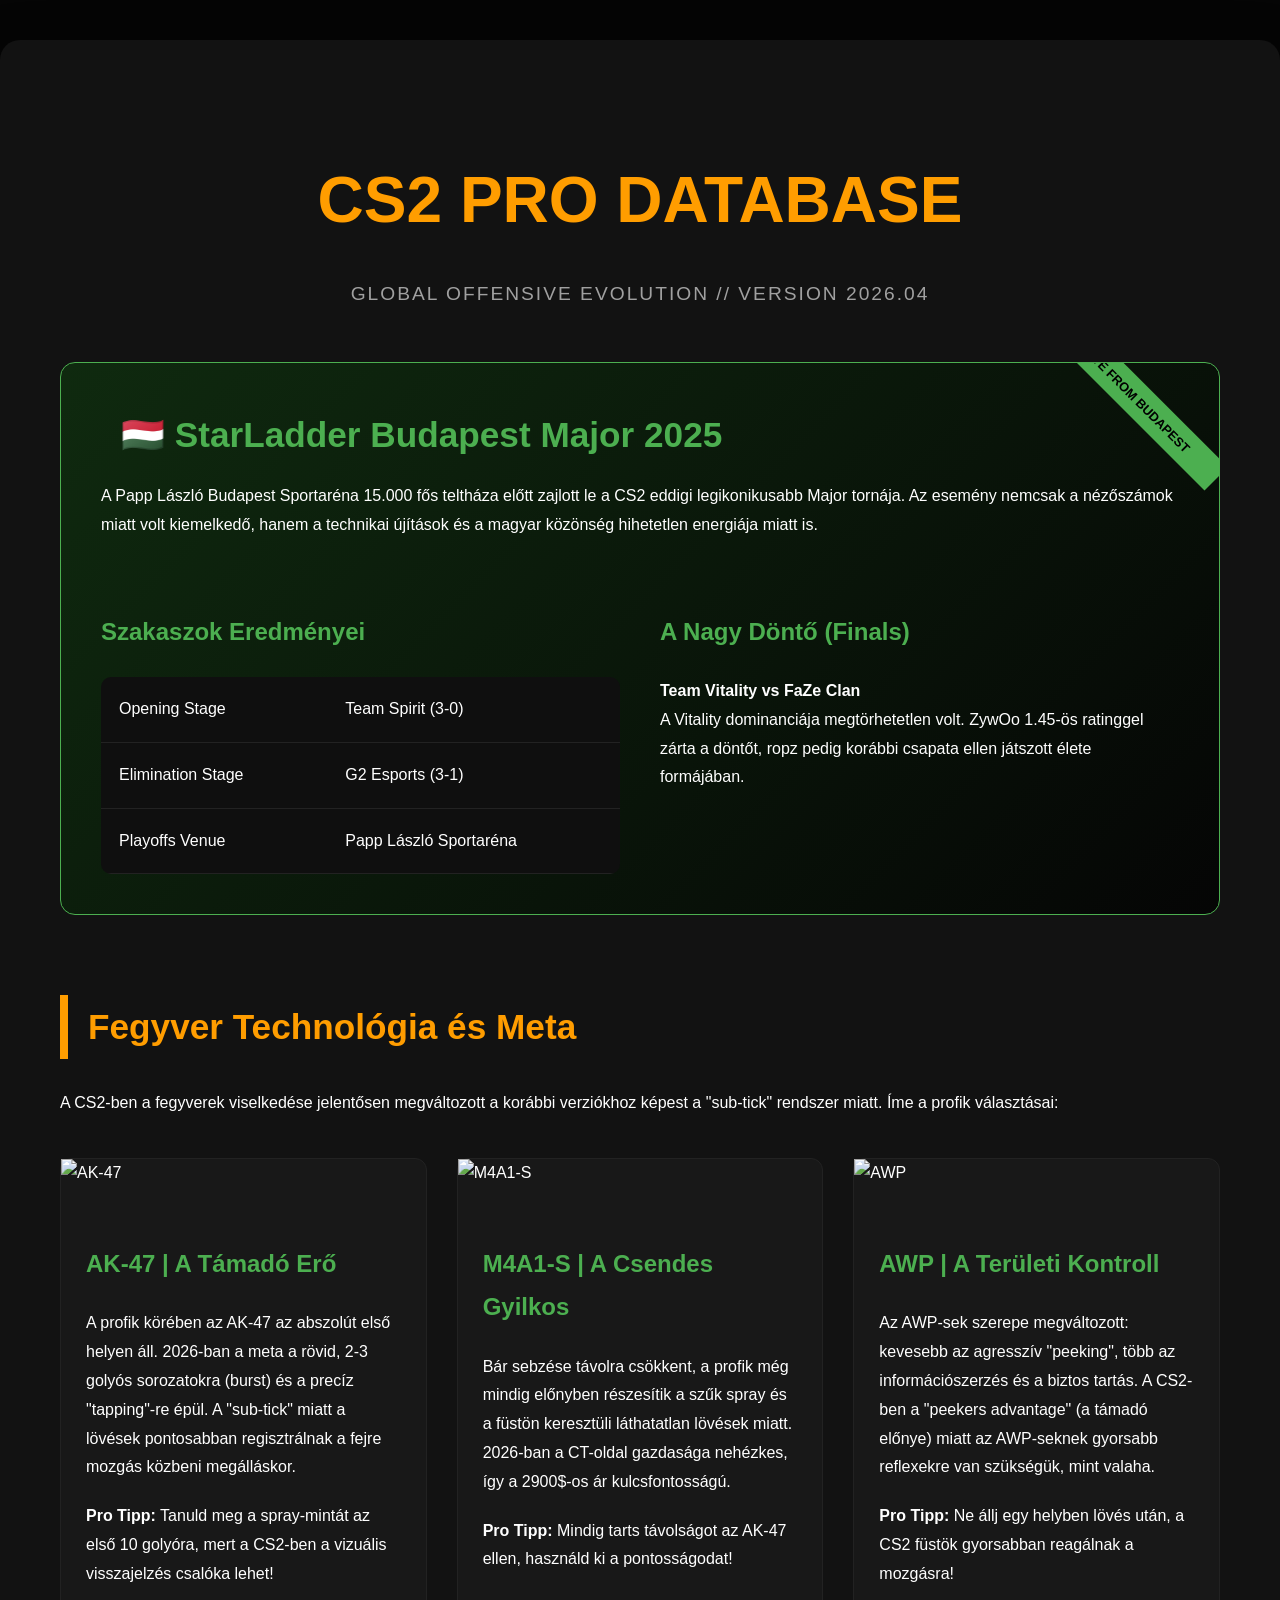
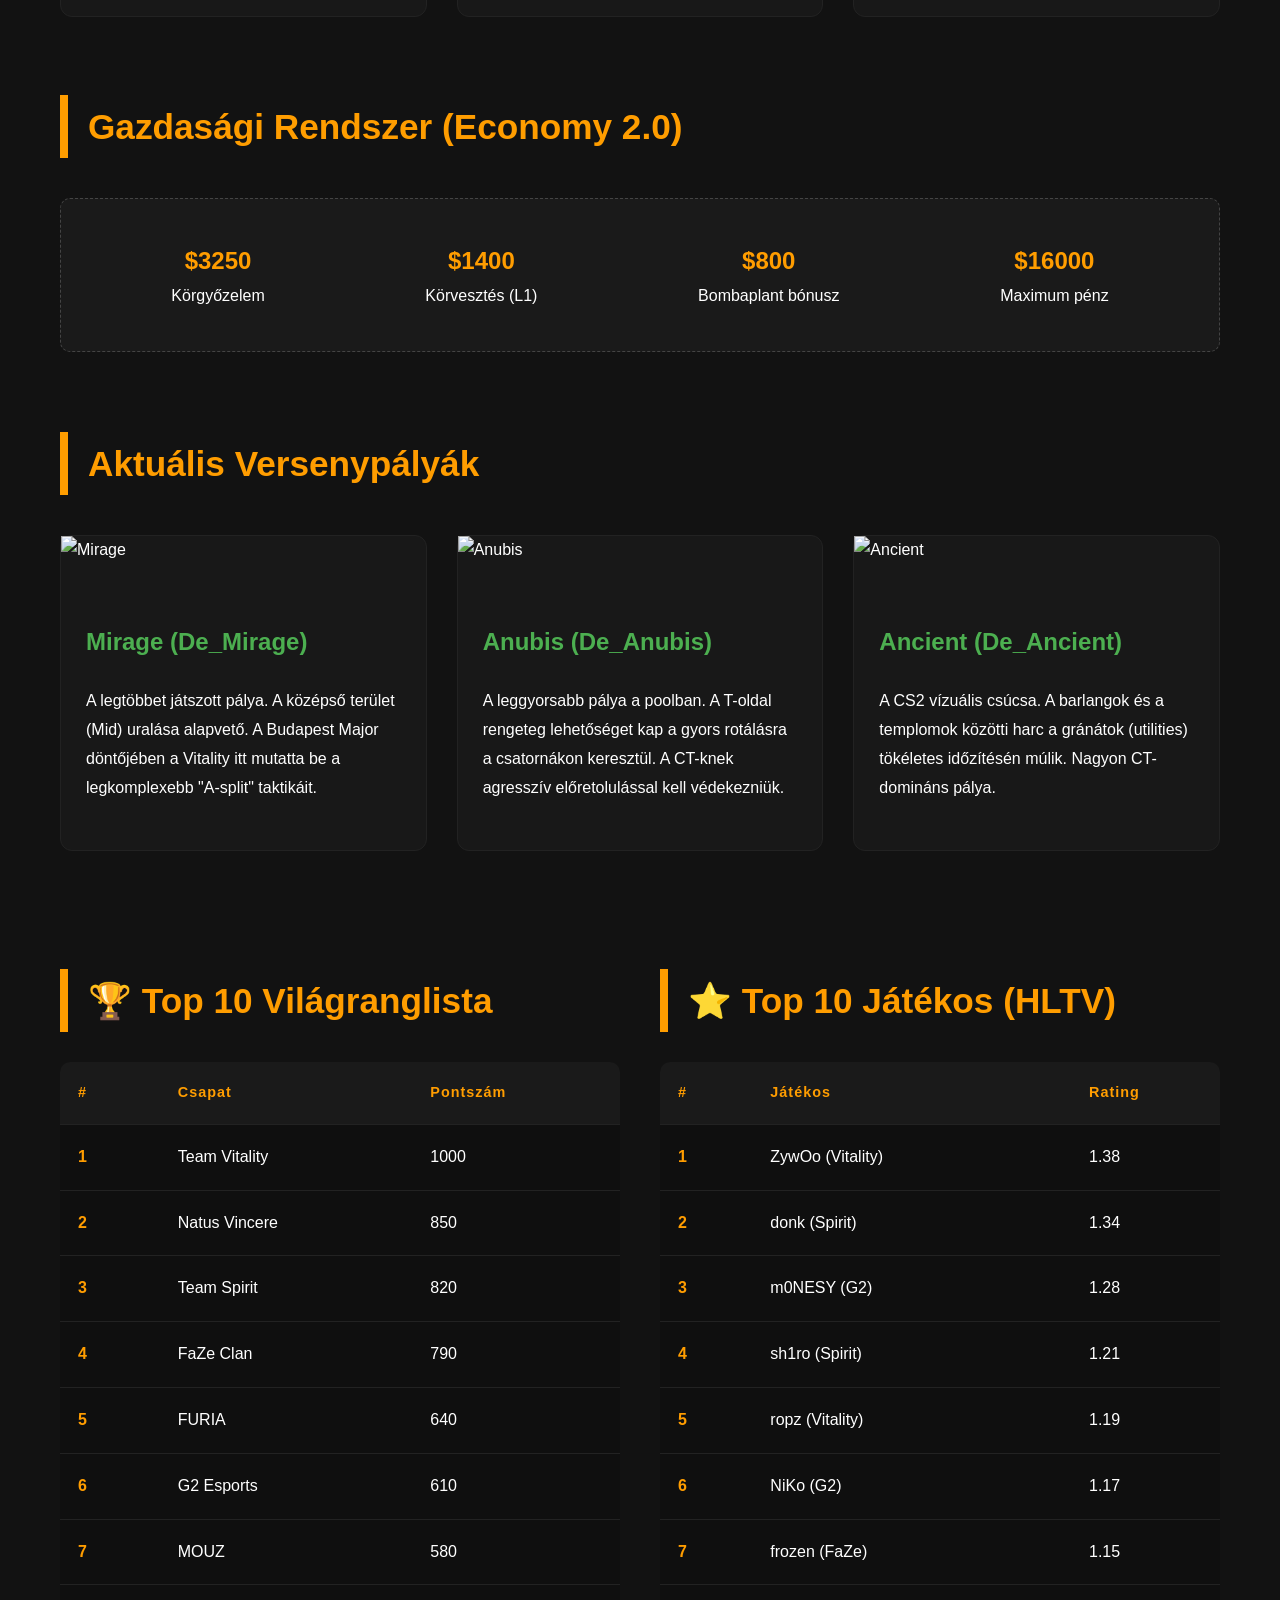
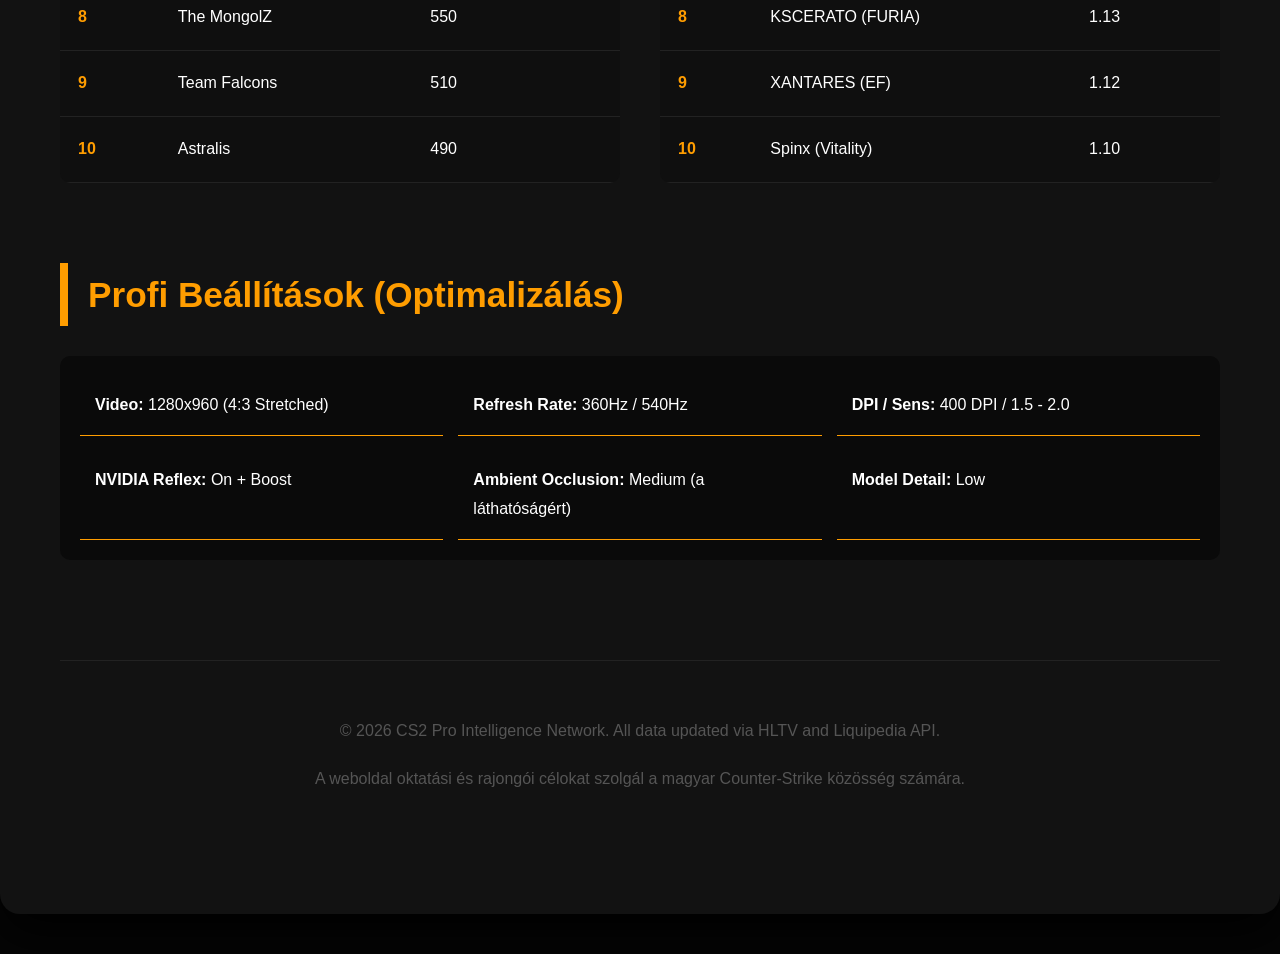
==== index2.html @ 4cb69a85 "idk" ====
<!DOCTYPE html>
<html lang="hu">
<head>
    <meta charset="UTF-8">
    <meta name="viewport" content="width=device-width, initial-scale=1.0">
    <title>CS2 Ultimate Pro Portal 2026</title>
    <style>
        /* PRÉMIUM SÖTÉT DESIGN */
        :root {
            --primary: #ff9d00;
            --secondary: #4CAF50;
            --bg-dark: #050505;
            --card-bg: #121212;
            --border: #222;
            --text-main: #ffffff;
            --text-dim: #a0a0a0;
        }

        body { 
            font-family: 'Inter', 'Segoe UI', sans-serif; 
            background-color: var(--bg-dark); 
            color: var(--text-main); 
            line-height: 1.8; 
            margin: 0; 
            padding: 0; 
        }

        .container { 
            max-width: 1200px; 
            margin: 40px auto; 
            background: var(--card-bg); 
            padding: 60px; 
            border-radius: 20px; 
            box-shadow: 0 20px 50px rgba(0,0,0,0.9); 
        }

        /* TYPOGRAPHY */
        h1 { font-size: 4em; color: var(--primary); text-align: center; margin-bottom: 10px; text-transform: uppercase; font-weight: 900; }
        .subtitle { text-align: center; color: var(--text-dim); margin-bottom: 50px; font-size: 1.2em; letter-spacing: 2px; }
        h2 { font-size: 2.2em; color: var(--primary); border-left: 8px solid var(--primary); padding-left: 20px; margin-top: 80px; margin-bottom: 30px; }
        h3 { color: var(--secondary); font-size: 1.5em; margin-top: 30px; }
        p { margin-bottom: 20px; }

        /* MAJOR MEGA SECTION */
        .major-hero {
            background: linear-gradient(135deg, #0f2a0f 0%, #050505 100%);
            border: 1px solid var(--secondary);
            padding: 40px;
            border-radius: 15px;
            position: relative;
            overflow: hidden;
        }
        .major-hero::before {
            content: "LIVE FROM BUDAPEST";
            position: absolute;
            top: 20px;
            right: -30px;
            background: var(--secondary);
            color: black;
            padding: 5px 40px;
            transform: rotate(45deg);
            font-weight: bold;
            font-size: 0.8em;
        }

        /* GRID SYSTEM */
        .grid { display: grid; grid-template-columns: repeat(auto-fit, minmax(350px, 1fr)); gap: 30px; margin: 40px 0; }
        .card { 
            background: #181818; 
            border-radius: 12px; 
            border: 1px solid var(--border); 
            transition: 0.3s cubic-bezier(0.4, 0, 0.2, 1);
            height: 100%;
        }
        .card:hover { transform: translateY(-10px); border-color: var(--primary); background: #1c1c1c; }
        .card img { width: 100%; height: 220px; object-fit: cover; filter: grayscale(20%); }
        .card:hover img { filter: grayscale(0%); }
        .card-content { padding: 25px; }

        /* ECONOMY SECTION */
        .economy-box {
            background: #1a1a1a;
            padding: 30px;
            border-radius: 10px;
            border: 1px dashed #444;
            display: flex;
            justify-content: space-around;
            flex-wrap: wrap;
            margin: 40px 0;
        }
        .econ-item { text-align: center; padding: 10px; }
        .econ-val { display: block; font-size: 1.5em; color: var(--primary); font-weight: bold; }

        /* TABLES */
        .flex-tables { display: flex; gap: 40px; flex-wrap: wrap; margin-top: 40px; }
        .table-container { flex: 1; min-width: 450px; }
        table { width: 100%; border-collapse: collapse; margin-top: 20px; background: #0f0f0f; border-radius: 10px; overflow: hidden; }
        th, td { padding: 18px; text-align: left; border-bottom: 1px solid #222; }
        th { background: #1a1a1a; color: var(--primary); font-size: 0.9em; letter-spacing: 1px; }
        tr:hover { background: #151515; }
        .highlight { color: var(--primary); font-weight: bold; }

        /* SETTINGS BOX */
        .settings-grid { display: grid; grid-template-columns: repeat(3, 1fr); gap: 15px; background: #0a0a0a; padding: 20px; border-radius: 10px; }
        .setting-card { padding: 15px; border-bottom: 1px solid var(--primary); }

        footer { text-align: center; margin-top: 100px; padding: 40px; border-top: 1px solid #222; color: #555; }

        @media (max-width: 768px) {
            h1 { font-size: 2.5em; }
            .container { padding: 20px; }
            .table-container { min-width: 100%; }
        }
    </style>
</head>
<body>

<div class="container">
    <h1>CS2 PRO DATABASE</h1>
    <p class="subtitle">GLOBAL OFFENSIVE EVOLUTION // VERSION 2026.04</p>

    <div class="major-hero">
        <h2 style="border:none; margin:0; color:var(--secondary);">🇭🇺 StarLadder Budapest Major 2025</h2>
        <p>A Papp László Budapest Sportaréna 15.000 fős teltháza előtt zajlott le a CS2 eddigi legikonikusabb Major tornája. Az esemény nemcsak a nézőszámok miatt volt kiemelkedő, hanem a technikai újítások és a magyar közönség hihetetlen energiája miatt is.</p>
        
        <div class="flex-tables">
            <div class="table-container">
                <h3>Szakaszok Eredményei</h3>
                <table>
                    <tr><td>Opening Stage</td><td>Team Spirit (3-0)</td></tr>
                    <tr><td>Elimination Stage</td><td>G2 Esports (3-1)</td></tr>
                    <tr><td>Playoffs Venue</td><td>Papp László Sportaréna</td></tr>
                </table>
            </div>
            <div class="table-container">
                <h3>A Nagy Döntő (Finals)</h3>
                <p><strong>Team Vitality vs FaZe Clan</strong><br>
                A Vitality dominanciája megtörhetetlen volt. ZywOo 1.45-ös ratinggel zárta a döntőt, ropz pedig korábbi csapata ellen játszott élete formájában.</p>
            </div>
        </div>
    </div>

    <h2>Fegyver Technológia és Meta</h2>
    <p>A CS2-ben a fegyverek viselkedése jelentősen megváltozott a korábbi verziókhoz képest a "sub-tick" rendszer miatt. Íme a profik választásai:</p>
    
    <div class="grid">
        <div class="card">
            <img src="https://egw.news/_next/image?url=https%3A%2F%2Fegw.news%2Fuploads%2Fnews%2F1%2F17%2F1720512068008_1720512068008.webp&w=750&q=75" alt="AK-47">
            <div class="card-content">
                <h3>AK-47 | A Támadó Erő</h3>
                <p>A profik körében az AK-47 az abszolút első helyen áll. 2026-ban a meta a rövid, 2-3 golyós sorozatokra (burst) és a precíz "tapping"-re épül. A "sub-tick" miatt a lövések pontosabban regisztrálnak a fejre mozgás közbeni megálláskor.</p>
                <strong>Pro Tipp:</strong> Tanuld meg a spray-mintát az első 10 golyóra, mert a CS2-ben a vizuális visszajelzés csalóka lehet!
            </div>
        </div>
        <div class="card">
            <img src="https://wiki.cs.money/images/weapons/m4a1-s/default.png" alt="M4A1-S">
            <div class="card-content">
                <h3>M4A1-S | A Csendes Gyilkos</h3>
                <p>Bár sebzése távolra csökkent, a profik még mindig előnyben részesítik a szűk spray és a füstön keresztüli láthatatlan lövések miatt. 2026-ban a CT-oldal gazdasága nehézkes, így a 2900$-os ár kulcsfontosságú.</p>
                <strong>Pro Tipp:</strong> Mindig tarts távolságot az AK-47 ellen, használd ki a pontosságodat!
            </div>
        </div>
        <div class="card">
            <img src="https://wiki.cs.money/images/weapons/awp/default.png" alt="AWP">
            <div class="card-content">
                <h3>AWP | A Területi Kontroll</h3>
                <p>Az AWP-sek szerepe megváltozott: kevesebb az agresszív "peeking", több az információszerzés és a biztos tartás. A CS2-ben a "peekers advantage" (a támadó előnye) miatt az AWP-seknek gyorsabb reflexekre van szükségük, mint valaha.</p>
                <strong>Pro Tipp:</strong> Ne állj egy helyben lövés után, a CS2 füstök gyorsabban reagálnak a mozgásra!
            </div>
        </div>
    </div>

    <h2>Gazdasági Rendszer (Economy 2.0)</h2>
    <div class="economy-box">
        <div class="econ-item"><span class="econ-val">$3250</span>Körgyőzelem</div>
        <div class="econ-item"><span class="econ-val">$1400</span>Körvesztés (L1)</div>
        <div class="econ-item"><span class="econ-val">$800</span>Bombaplant bónusz</div>
        <div class="econ-item"><span class="econ-val">$16000</span>Maximum pénz</div>
    </div>

    <h2>Aktuális Versenypályák</h2>
    <div class="grid">
        <div class="card">
            <img src="https://blog.counter-strike.net/wp-content/uploads/2023/03/mirage_social.jpg" alt="Mirage">
            <div class="card-content">
                <h3>Mirage (De_Mirage)</h3>
                <p>A legtöbbet játszott pálya. A középső terület (Mid) uralása alapvető. A Budapest Major döntőjében a Vitality itt mutatta be a legkomplexebb "A-split" taktikáit.</p>
            </div>
        </div>
        <div class="card">
            <img src="https://blog.counter-strike.net/wp-content/uploads/2023/03/anubis_social.jpg" alt="Anubis">
            <div class="card-content">
                <h3>Anubis (De_Anubis)</h3>
                <p>A leggyorsabb pálya a poolban. A T-oldal rengeteg lehetőséget kap a gyors rotálásra a csatornákon keresztül. A CT-knek agresszív előretolulással kell védekezniük.</p>
            </div>
        </div>
        <div class="card">
            <img src="https://blog.counter-strike.net/wp-content/uploads/2023/03/ancient_social.jpg" alt="Ancient">
            <div class="card-content">
                <h3>Ancient (De_Ancient)</h3>
                <p>A CS2 vízuális csúcsa. A barlangok és a templomok közötti harc a gránátok (utilities) tökéletes időzítésén múlik. Nagyon CT-domináns pálya.</p>
            </div>
        </div>
    </div>

    <div class="flex-tables">
        <div class="table-container">
            <h2>🏆 Top 10 Világranglista</h2>
            <table>
                <thead>
                    <tr><th>#</th><th>Csapat</th><th>Pontszám</th></tr>
                </thead>
                <tbody>
                    <tr><td class="highlight">1</td><td>Team Vitality</td><td>1000</td></tr>
                    <tr><td class="highlight">2</td><td>Natus Vincere</td><td>850</td></tr>
                    <tr><td class="highlight">3</td><td>Team Spirit</td><td>820</td></tr>
                    <tr><td class="highlight">4</td><td>FaZe Clan</td><td>790</td></tr>
                    <tr><td class="highlight">5</td><td>FURIA</td><td>640</td></tr>
                    <tr><td class="highlight">6</td><td>G2 Esports</td><td>610</td></tr>
                    <tr><td class="highlight">7</td><td>MOUZ</td><td>580</td></tr>
                    <tr><td class="highlight">8</td><td>The MongolZ</td><td>550</td></tr>
                    <tr><td class="highlight">9</td><td>Team Falcons</td><td>510</td></tr>
                    <tr><td class="highlight">10</td><td>Astralis</td><td>490</td></tr>
                </tbody>
            </table>
        </div>

        <div class="table-container">
            <h2>⭐ Top 10 Játékos (HLTV)</h2>
            <table>
                <thead>
                    <tr><th>#</th><th>Játékos</th><th>Rating</th></tr>
                </thead>
                <tbody>
                    <tr><td class="highlight">1</td><td>ZywOo (Vitality)</td><td>1.38</td></tr>
                    <tr><td class="highlight">2</td><td>donk (Spirit)</td><td>1.34</td></tr>
                    <tr><td class="highlight">3</td><td>m0NESY (G2)</td><td>1.28</td></tr>
                    <tr><td class="highlight">4</td><td>sh1ro (Spirit)</td><td>1.21</td></tr>
                    <tr><td class="highlight">5</td><td>ropz (Vitality)</td><td>1.19</td></tr>
                    <tr><td class="highlight">6</td><td>NiKo (G2)</td><td>1.17</td></tr>
                    <tr><td class="highlight">7</td><td>frozen (FaZe)</td><td>1.15</td></tr>
                    <tr><td class="highlight">8</td><td>KSCERATO (FURIA)</td><td>1.13</td></tr>
                    <tr><td class="highlight">9</td><td>XANTARES (EF)</td><td>1.12</td></tr>
                    <tr><td class="highlight">10</td><td>Spinx (Vitality)</td><td>1.10</td></tr>
                </tbody>
            </table>
        </div>
    </div>

    <h2>Profi Beállítások (Optimalizálás)</h2>
    <div class="settings-grid">
        <div class="setting-card">
            <strong>Video:</strong> 1280x960 (4:3 Stretched)
        </div>
        <div class="setting-card">
            <strong>Refresh Rate:</strong> 360Hz / 540Hz
        </div>
        <div class="setting-card">
            <strong>DPI / Sens:</strong> 400 DPI / 1.5 - 2.0
        </div>
        <div class="setting-card">
            <strong>NVIDIA Reflex:</strong> On + Boost
        </div>
        <div class="setting-card">
            <strong>Ambient Occlusion:</strong> Medium (a láthatóságért)
        </div>
        <div class="setting-card">
            <strong>Model Detail:</strong> Low
        </div>
    </div>

    <footer>
        <p>&copy; 2026 CS2 Pro Intelligence Network. All data updated via HLTV and Liquipedia API.</p>
        <p>A weboldal oktatási és rajongói célokat szolgál a magyar Counter-Strike közösség számára.</p>
    </footer>
</div>

</body>
</html>
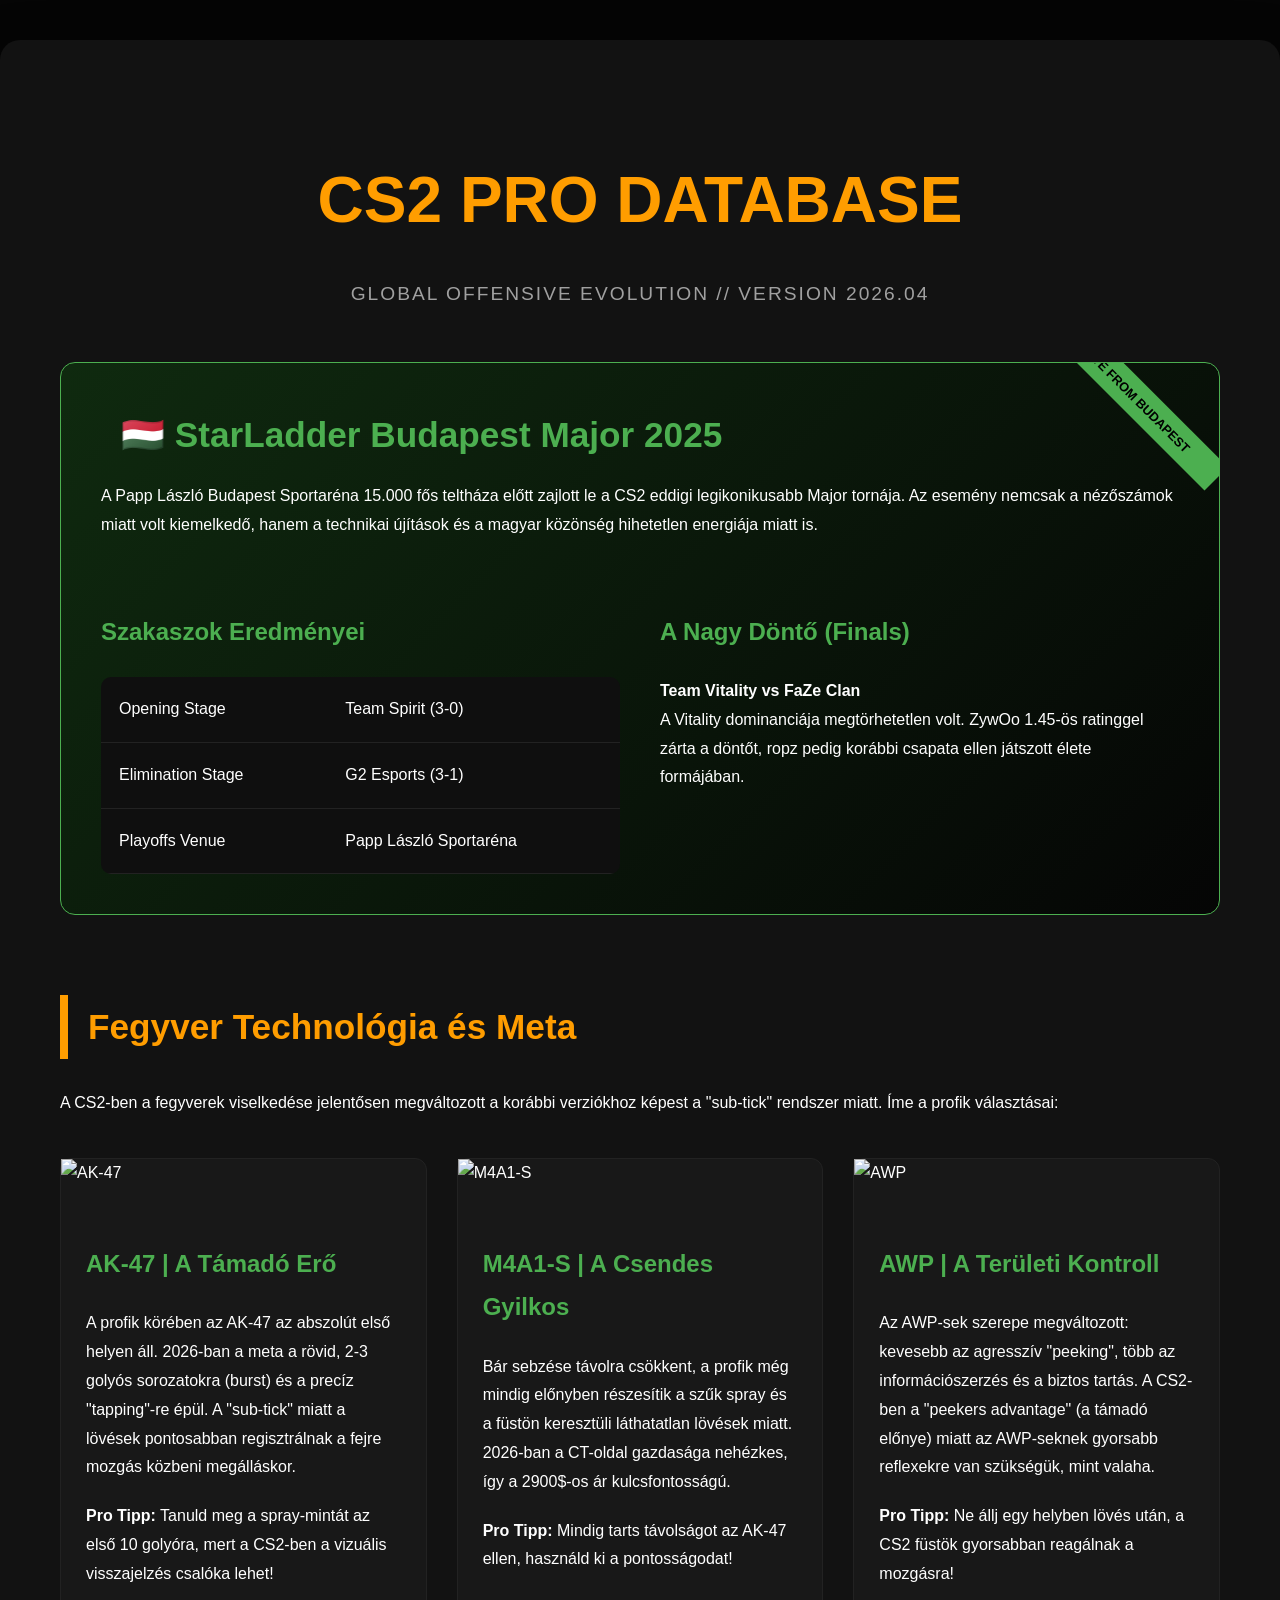
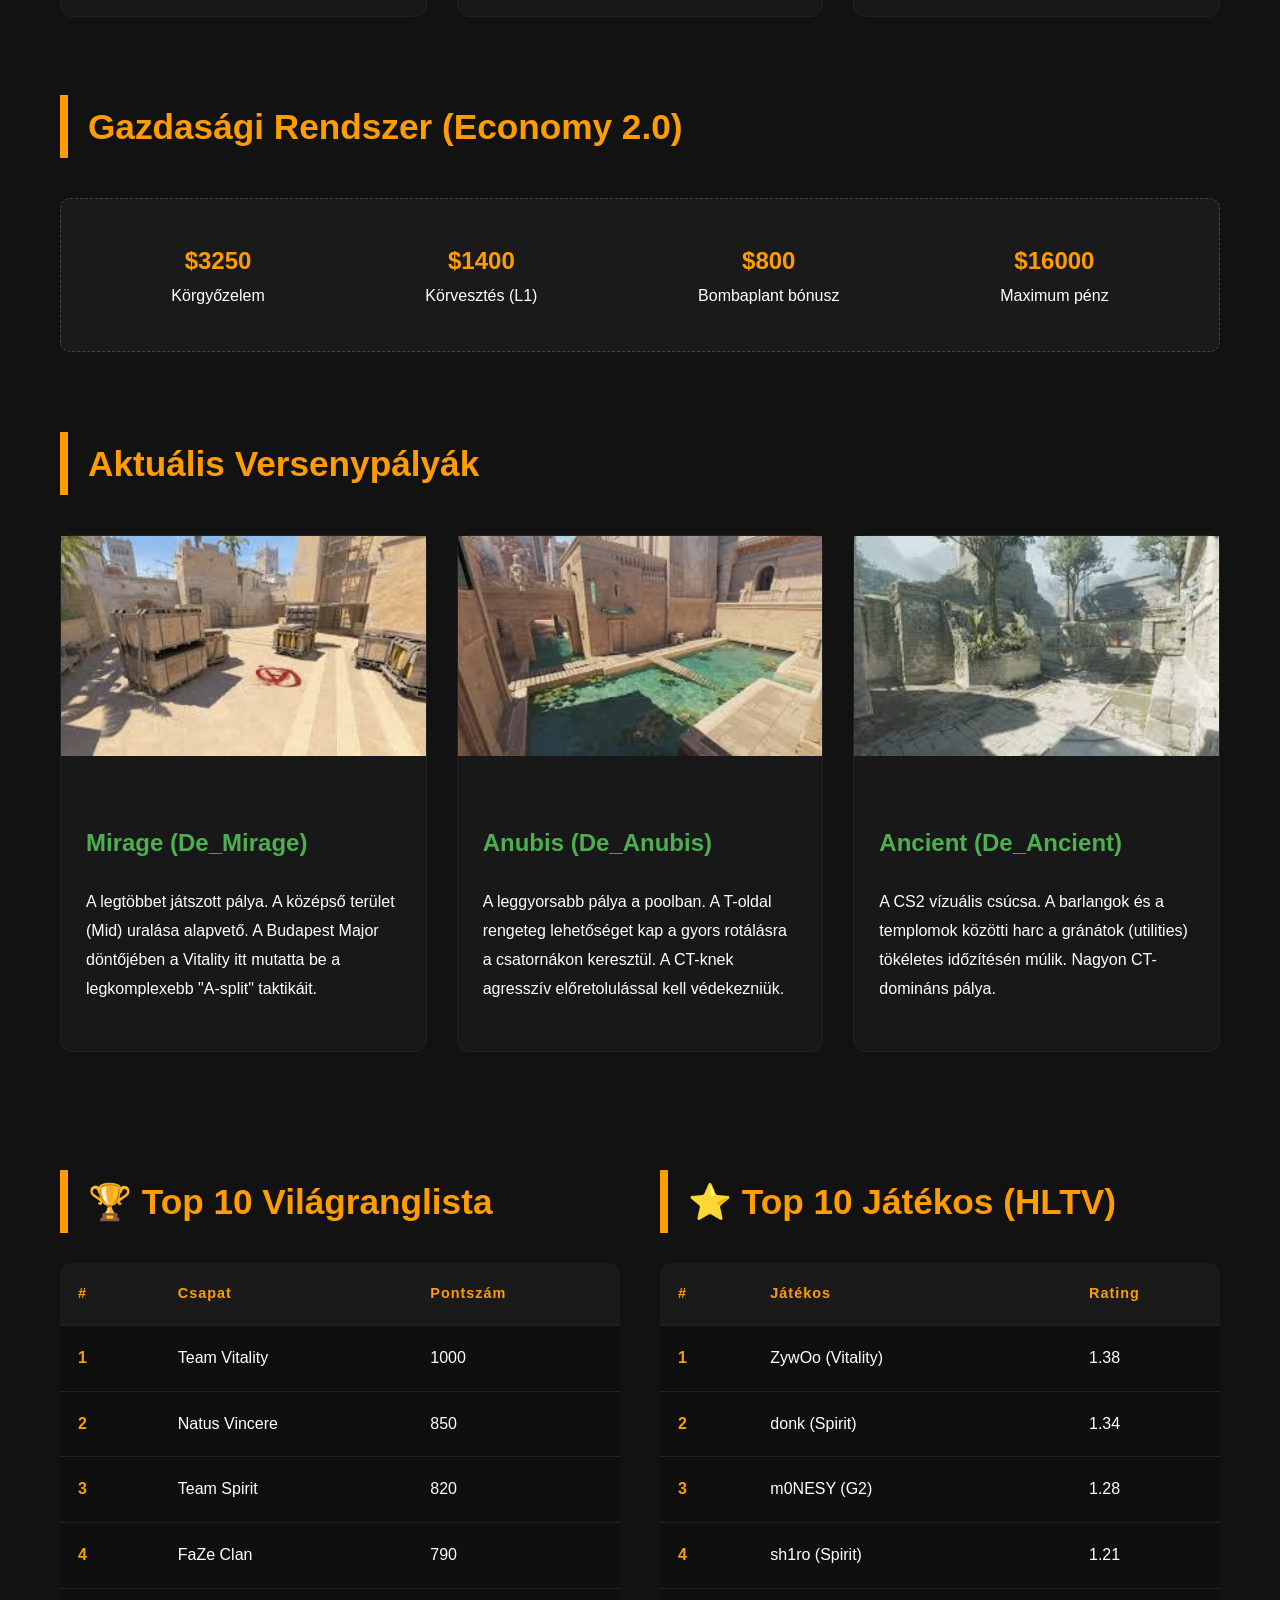
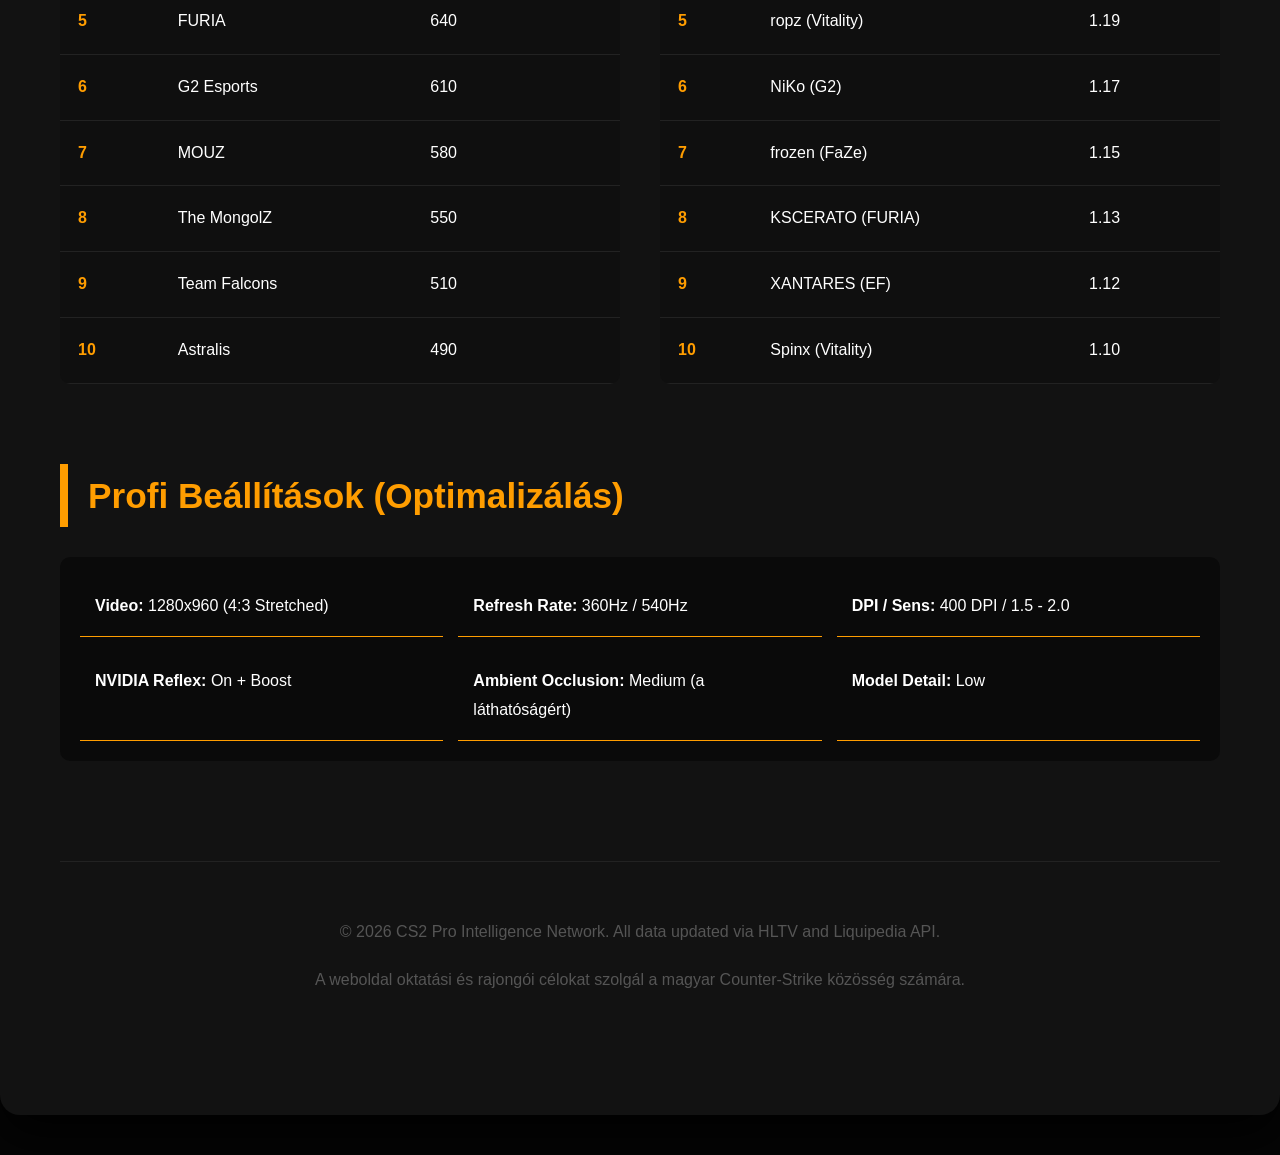
==== commit 8d18115d: "cooking" ====
--- a/index2.html
+++ b/index2.html
@@ -5,7 +5,7 @@
     <meta name="viewport" content="width=device-width, initial-scale=1.0">
     <title>CS2 Ultimate Pro Portal 2026</title>
     <style>
-        /* PRÉMIUM SÖTÉT DESIGN */
+        
         :root {
             --primary: #ff9d00;
             --secondary: #4CAF50;
@@ -34,14 +34,14 @@
             box-shadow: 0 20px 50px rgba(0,0,0,0.9); 
         }
 
-        /* TYPOGRAPHY */
+        
         h1 { font-size: 4em; color: var(--primary); text-align: center; margin-bottom: 10px; text-transform: uppercase; font-weight: 900; }
         .subtitle { text-align: center; color: var(--text-dim); margin-bottom: 50px; font-size: 1.2em; letter-spacing: 2px; }
         h2 { font-size: 2.2em; color: var(--primary); border-left: 8px solid var(--primary); padding-left: 20px; margin-top: 80px; margin-bottom: 30px; }
         h3 { color: var(--secondary); font-size: 1.5em; margin-top: 30px; }
         p { margin-bottom: 20px; }
 
-        /* MAJOR MEGA SECTION */
+       
         .major-hero {
             background: linear-gradient(135deg, #0f2a0f 0%, #050505 100%);
             border: 1px solid var(--secondary);
@@ -63,7 +63,7 @@
             font-size: 0.8em;
         }
 
-        /* GRID SYSTEM */
+       
         .grid { display: grid; grid-template-columns: repeat(auto-fit, minmax(350px, 1fr)); gap: 30px; margin: 40px 0; }
         .card { 
             background: #181818; 
@@ -77,7 +77,7 @@
         .card:hover img { filter: grayscale(0%); }
         .card-content { padding: 25px; }
 
-        /* ECONOMY SECTION */
+       
         .economy-box {
             background: #1a1a1a;
             padding: 30px;
@@ -91,7 +91,7 @@
         .econ-item { text-align: center; padding: 10px; }
         .econ-val { display: block; font-size: 1.5em; color: var(--primary); font-weight: bold; }
 
-        /* TABLES */
+        
         .flex-tables { display: flex; gap: 40px; flex-wrap: wrap; margin-top: 40px; }
         .table-container { flex: 1; min-width: 450px; }
         table { width: 100%; border-collapse: collapse; margin-top: 20px; background: #0f0f0f; border-radius: 10px; overflow: hidden; }
@@ -100,7 +100,7 @@
         tr:hover { background: #151515; }
         .highlight { color: var(--primary); font-weight: bold; }
 
-        /* SETTINGS BOX */
+       
         .settings-grid { display: grid; grid-template-columns: repeat(3, 1fr); gap: 15px; background: #0a0a0a; padding: 20px; border-radius: 10px; }
         .setting-card { padding: 15px; border-bottom: 1px solid var(--primary); }
 
@@ -145,7 +145,7 @@
     
     <div class="grid">
         <div class="card">
-            <img src="https://egw.news/_next/image?url=https%3A%2F%2Fegw.news%2Fuploads%2Fnews%2F1%2F17%2F1720512068008_1720512068008.webp&w=750&q=75" alt="AK-47">
+            <img src="https://media.sketchfab.com/models/f61d46a3eee048999306017d8dd476b6/thumbnails/de62d47555c64181a16096223c93d936/d0a347d418e449349a25f8fea7318da6.jpeg" alt="AK-47">
             <div class="card-content">
                 <h3>AK-47 | A Támadó Erő</h3>
                 <p>A profik körében az AK-47 az abszolút első helyen áll. 2026-ban a meta a rövid, 2-3 golyós sorozatokra (burst) és a precíz "tapping"-re épül. A "sub-tick" miatt a lövések pontosabban regisztrálnak a fejre mozgás közbeni megálláskor.</p>
@@ -153,7 +153,7 @@
             </div>
         </div>
         <div class="card">
-            <img src="https://wiki.cs.money/images/weapons/m4a1-s/default.png" alt="M4A1-S">
+            <img src="https://media.sketchfab.com/models/c2649f07783b4f979cda0e7773263380/thumbnails/367fa64cd8dc4323a168134f6a7f621c/52a8ac23f96b405d819751204887523c.jpeg" alt="M4A1-S">
             <div class="card-content">
                 <h3>M4A1-S | A Csendes Gyilkos</h3>
                 <p>Bár sebzése távolra csökkent, a profik még mindig előnyben részesítik a szűk spray és a füstön keresztüli láthatatlan lövések miatt. 2026-ban a CT-oldal gazdasága nehézkes, így a 2900$-os ár kulcsfontosságú.</p>
@@ -161,7 +161,7 @@
             </div>
         </div>
         <div class="card">
-            <img src="https://wiki.cs.money/images/weapons/awp/default.png" alt="AWP">
+            <img src="https://media.sketchfab.com/models/5709ec5d66ed4061a9e1eb4d906c9729/thumbnails/8f7b4d94432946d79323837dc85d72a0/d6721467eab346da900f9bae7043e9c4.jpeg" alt="AWP">
             <div class="card-content">
                 <h3>AWP | A Területi Kontroll</h3>
                 <p>Az AWP-sek szerepe megváltozott: kevesebb az agresszív "peeking", több az információszerzés és a biztos tartás. A CS2-ben a "peekers advantage" (a támadó előnye) miatt az AWP-seknek gyorsabb reflexekre van szükségük, mint valaha.</p>
@@ -181,21 +181,21 @@
     <h2>Aktuális Versenypályák</h2>
     <div class="grid">
         <div class="card">
-            <img src="https://blog.counter-strike.net/wp-content/uploads/2023/03/mirage_social.jpg" alt="Mirage">
+            <img src="[data-uri]" alt="Mirage">
             <div class="card-content">
                 <h3>Mirage (De_Mirage)</h3>
                 <p>A legtöbbet játszott pálya. A középső terület (Mid) uralása alapvető. A Budapest Major döntőjében a Vitality itt mutatta be a legkomplexebb "A-split" taktikáit.</p>
             </div>
         </div>
         <div class="card">
-            <img src="https://blog.counter-strike.net/wp-content/uploads/2023/03/anubis_social.jpg" alt="Anubis">
+            <img src="[data-uri]" alt="Anubis">
             <div class="card-content">
                 <h3>Anubis (De_Anubis)</h3>
                 <p>A leggyorsabb pálya a poolban. A T-oldal rengeteg lehetőséget kap a gyors rotálásra a csatornákon keresztül. A CT-knek agresszív előretolulással kell védekezniük.</p>
             </div>
         </div>
         <div class="card">
-            <img src="https://blog.counter-strike.net/wp-content/uploads/2023/03/ancient_social.jpg" alt="Ancient">
+            <img src="[data-uri]" alt="Ancient">
             <div class="card-content">
                 <h3>Ancient (De_Ancient)</h3>
                 <p>A CS2 vízuális csúcsa. A barlangok és a templomok közötti harc a gránátok (utilities) tökéletes időzítésén múlik. Nagyon CT-domináns pálya.</p>
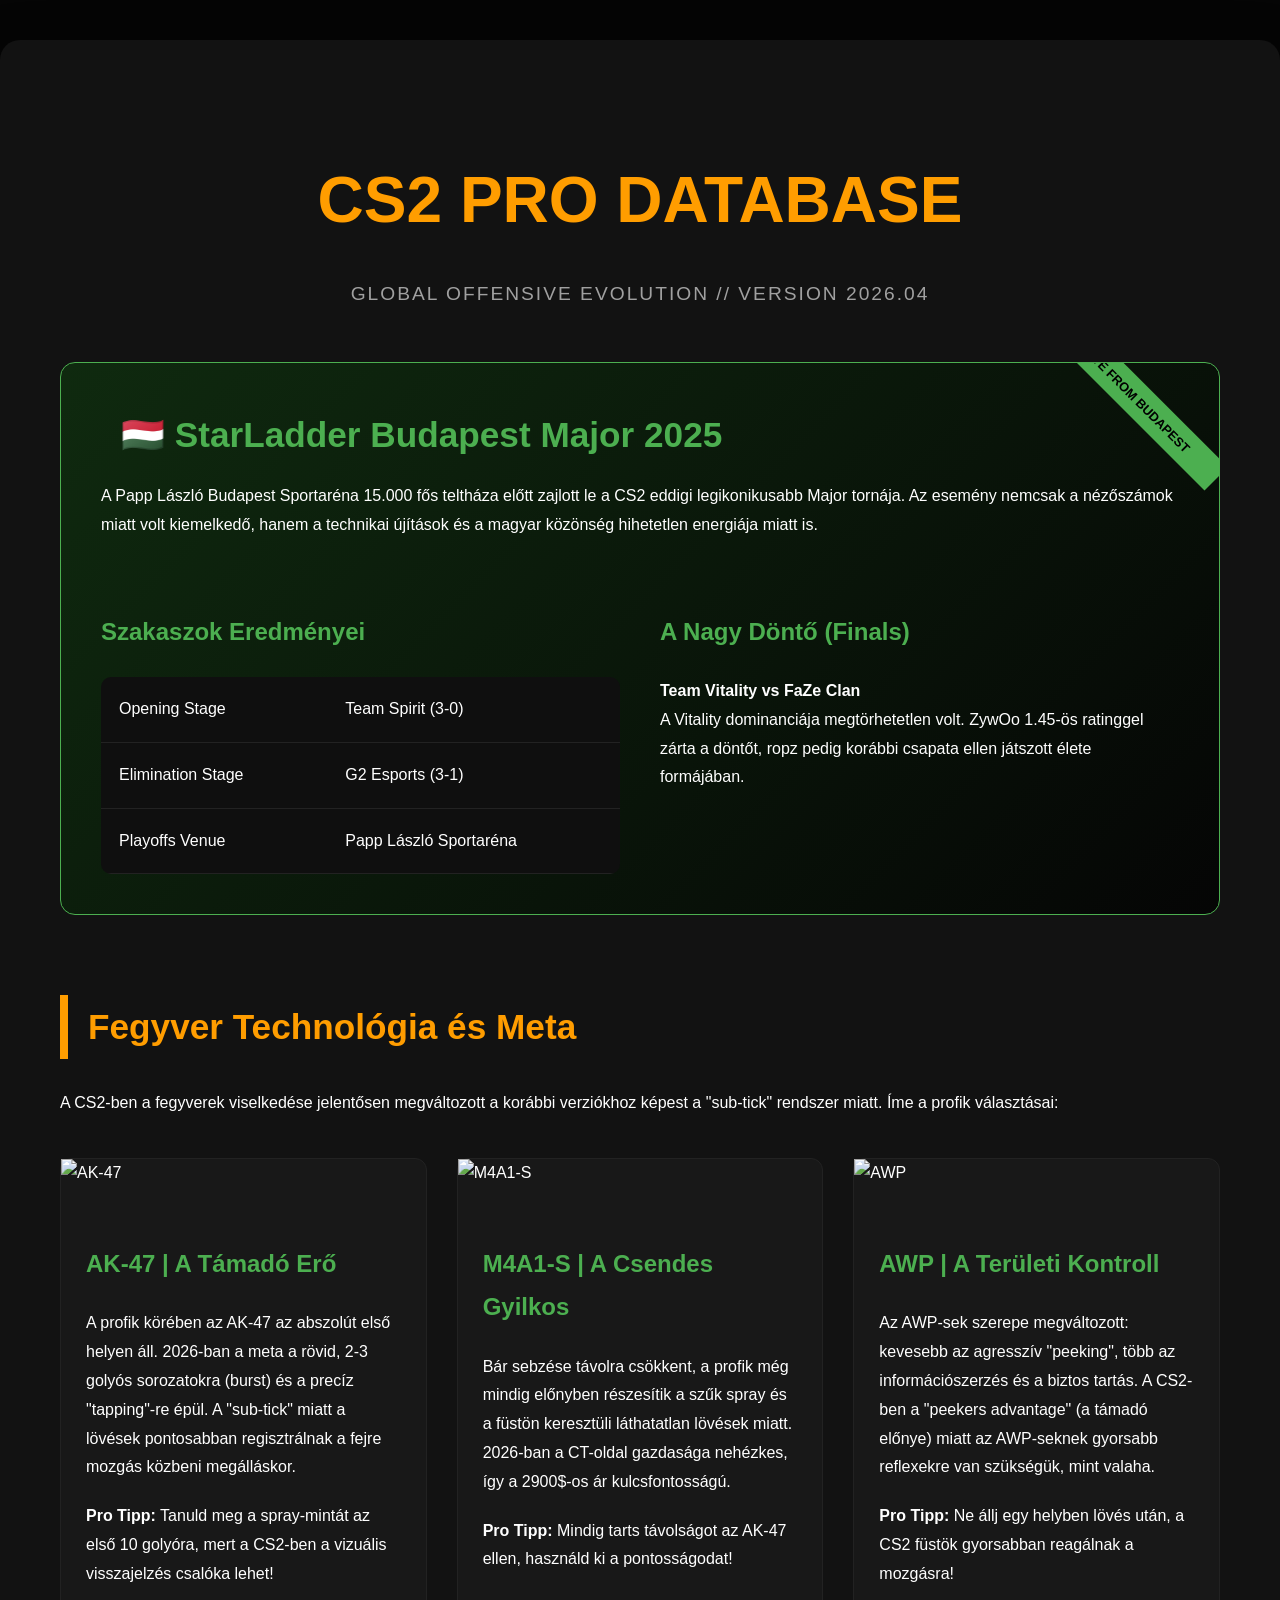
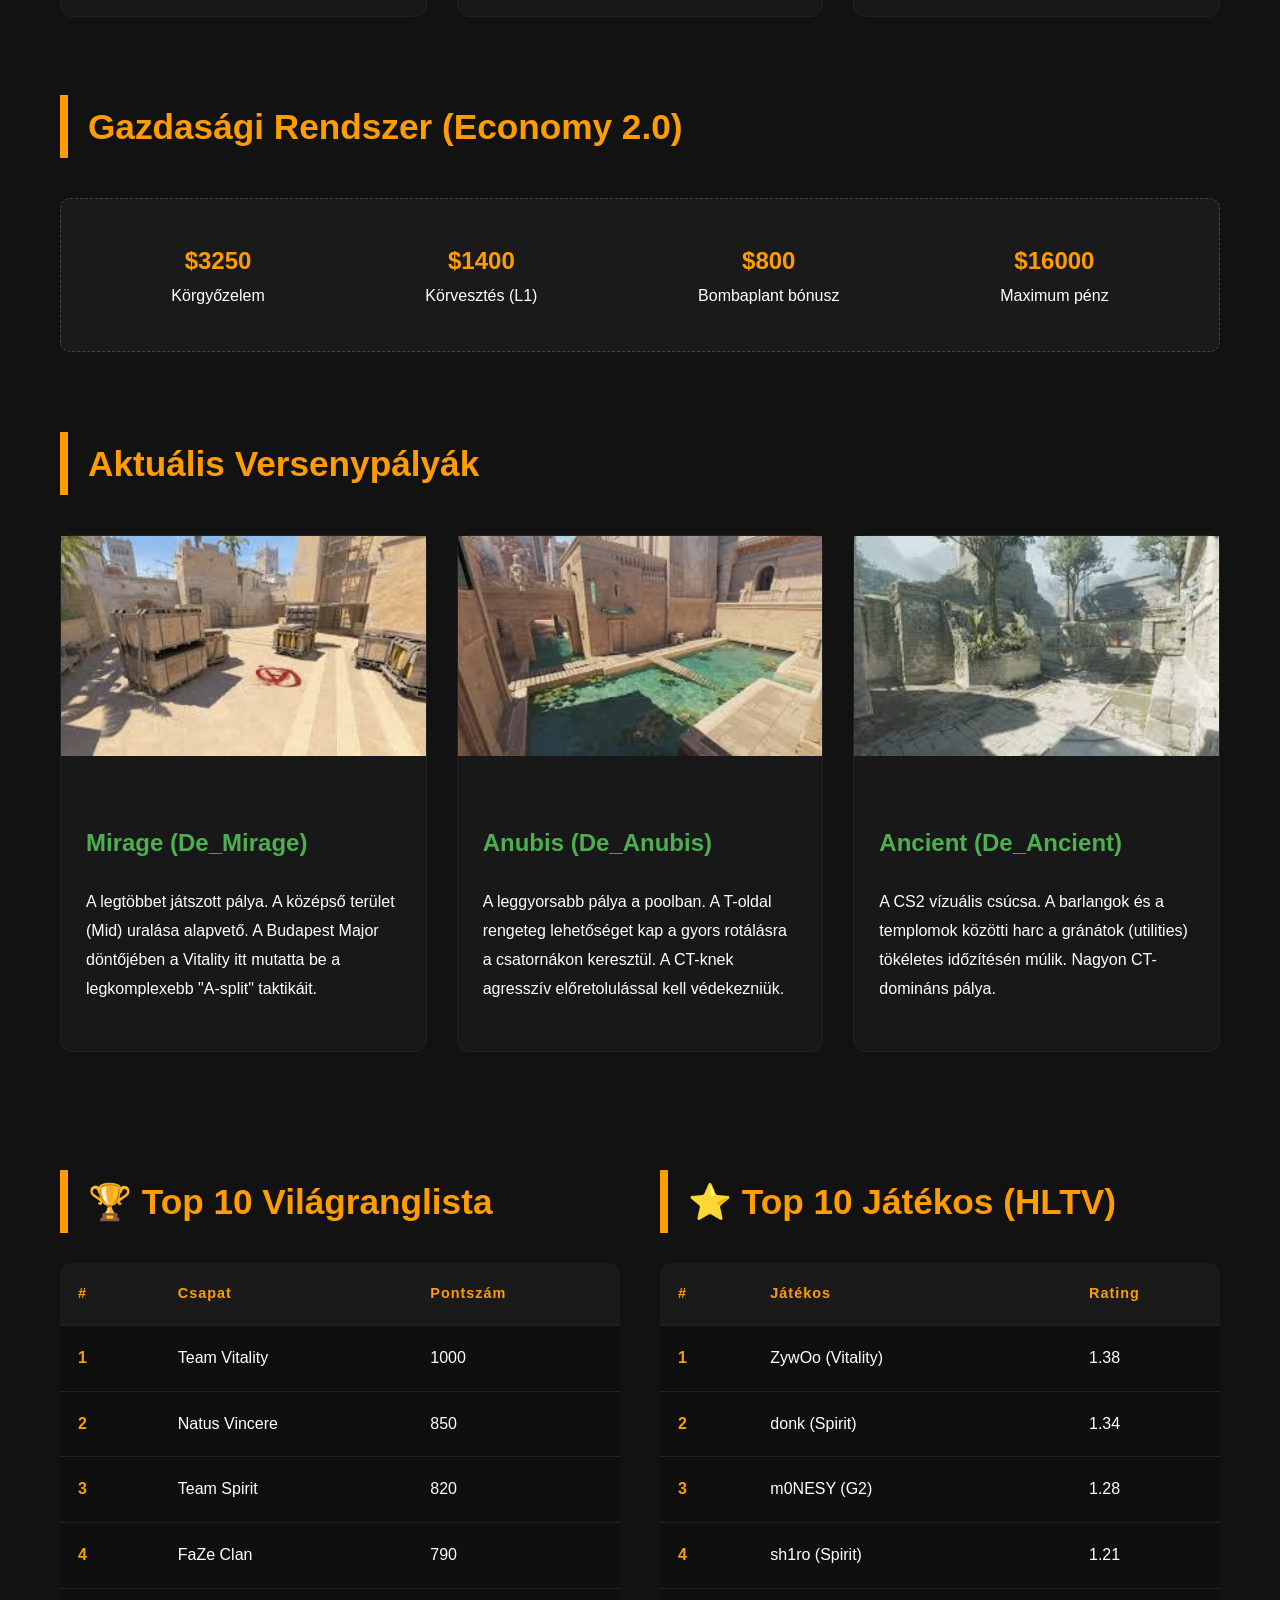
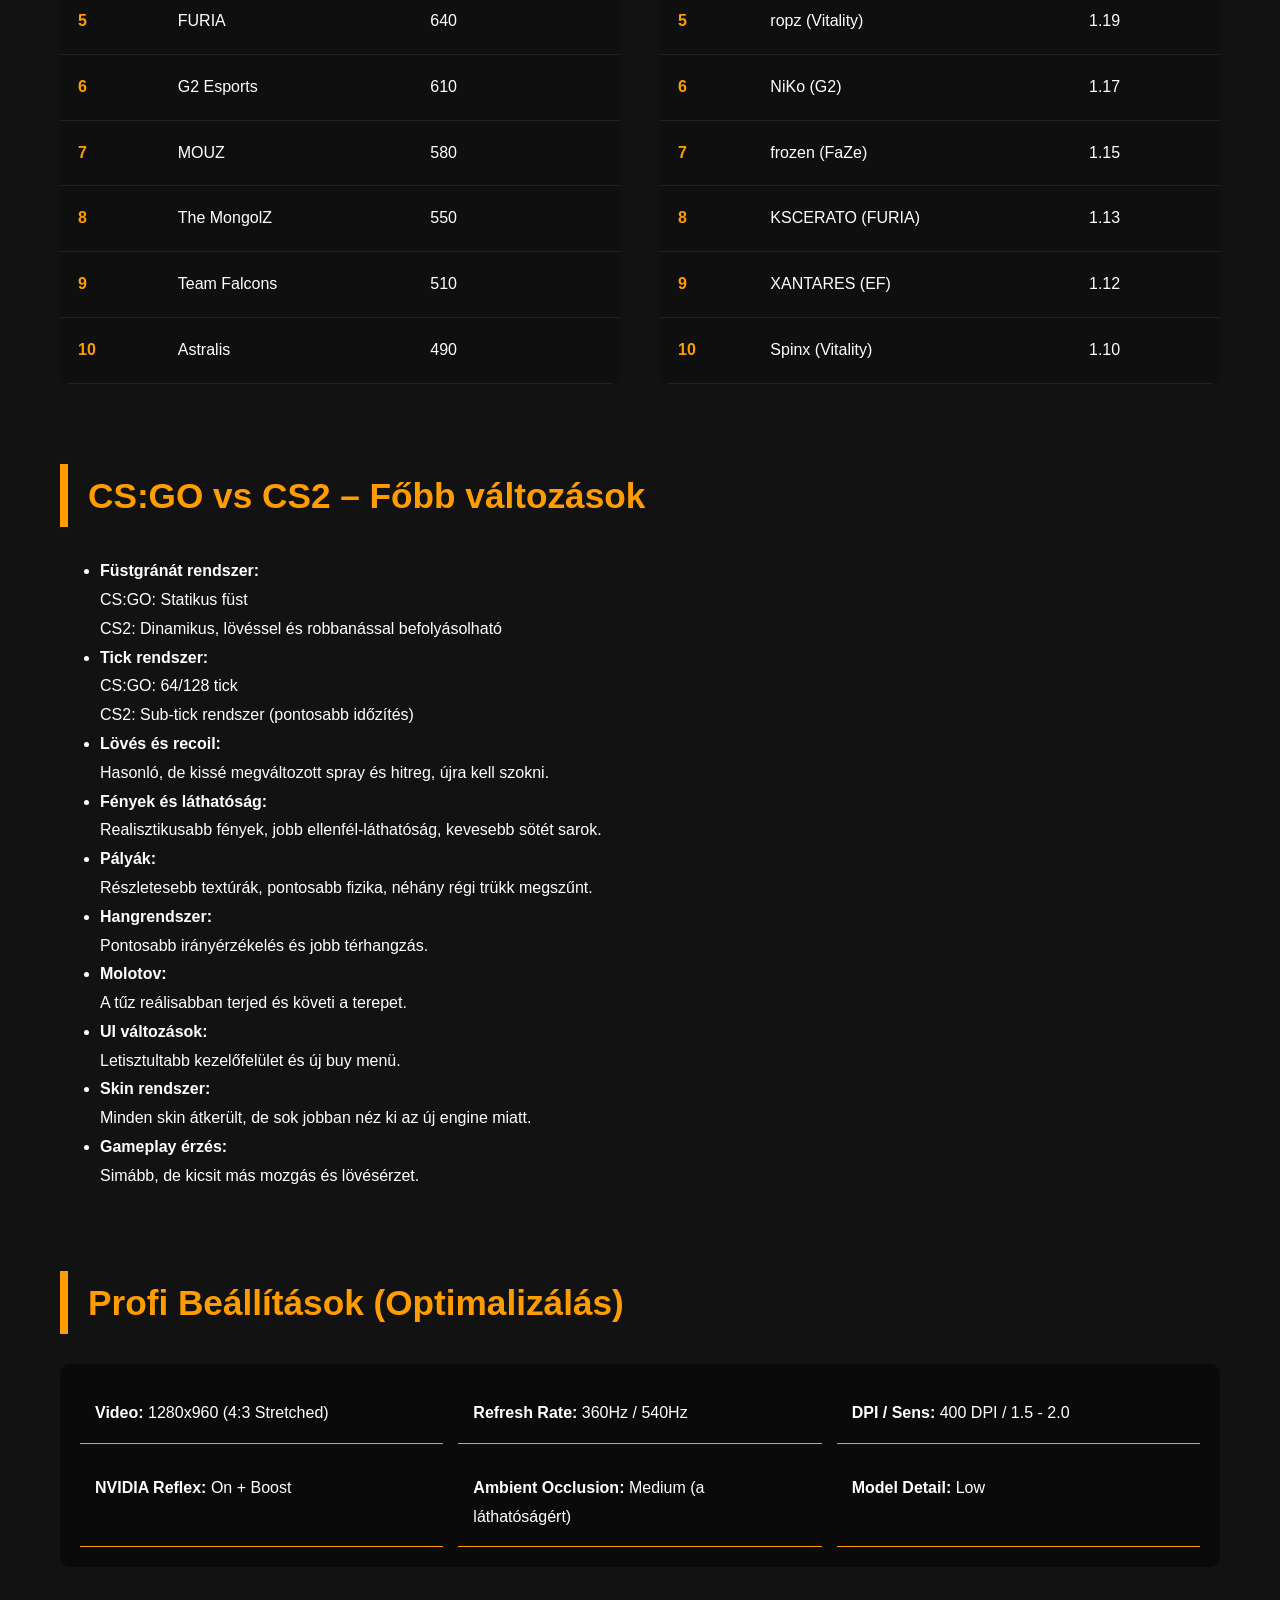
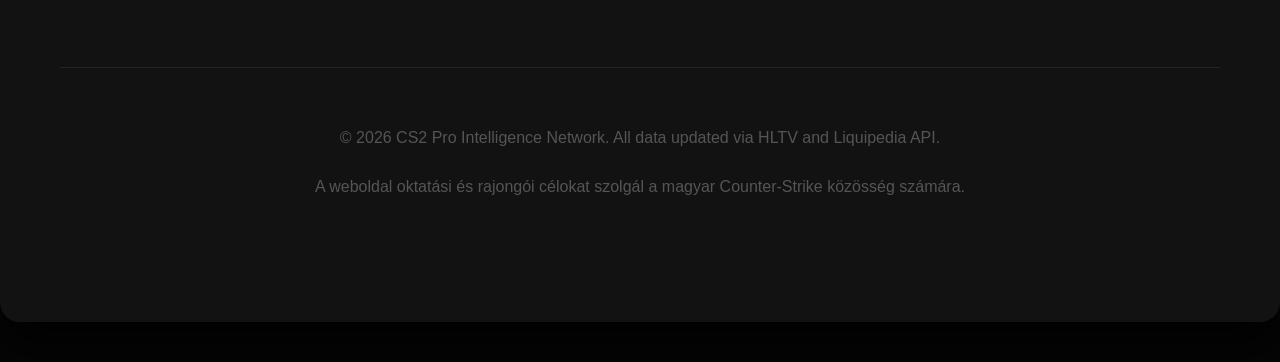
==== commit 247d7241: "cooking2" ====
--- a/index2.html
+++ b/index2.html
@@ -247,6 +247,66 @@
         </div>
     </div>
 
+    
+<div class="section">
+    <h2>CS:GO vs CS2 – Főbb változások</h2>
+
+    <ul>
+        <li>
+            <strong>Füstgránát rendszer:</strong><br>
+            CS:GO: Statikus füst<br>
+            CS2: Dinamikus, lövéssel és robbanással befolyásolható
+        </li>
+
+        <li>
+            <strong>Tick rendszer:</strong><br>
+            CS:GO: 64/128 tick<br>
+            CS2: Sub-tick rendszer (pontosabb időzítés)
+        </li>
+
+        <li>
+            <strong>Lövés és recoil:</strong><br>
+            Hasonló, de kissé megváltozott spray és hitreg, újra kell szokni.
+        </li>
+
+        <li>
+            <strong>Fények és láthatóság:</strong><br>
+            Realisztikusabb fények, jobb ellenfél-láthatóság, kevesebb sötét sarok.
+        </li>
+
+        <li>
+            <strong>Pályák:</strong><br>
+            Részletesebb textúrák, pontosabb fizika, néhány régi trükk megszűnt.
+        </li>
+
+        <li>
+            <strong>Hangrendszer:</strong><br>
+            Pontosabb irányérzékelés és jobb térhangzás.
+        </li>
+
+        <li>
+            <strong>Molotov:</strong><br>
+            A tűz reálisabban terjed és követi a terepet.
+        </li>
+
+        <li>
+            <strong>UI változások:</strong><br>
+            Letisztultabb kezelőfelület és új buy menü.
+        </li>
+
+        <li>
+            <strong>Skin rendszer:</strong><br>
+            Minden skin átkerült, de sok jobban néz ki az új engine miatt.
+        </li>
+
+        <li>
+            <strong>Gameplay érzés:</strong><br>
+            Simább, de kicsit más mozgás és lövésérzet.
+        </li>
+    </ul>
+</div>
+
+
     <h2>Profi Beállítások (Optimalizálás)</h2>
     <div class="settings-grid">
         <div class="setting-card">
@@ -275,5 +335,7 @@
     </footer>
 </div>
 
+
+
 </body>
 </html>
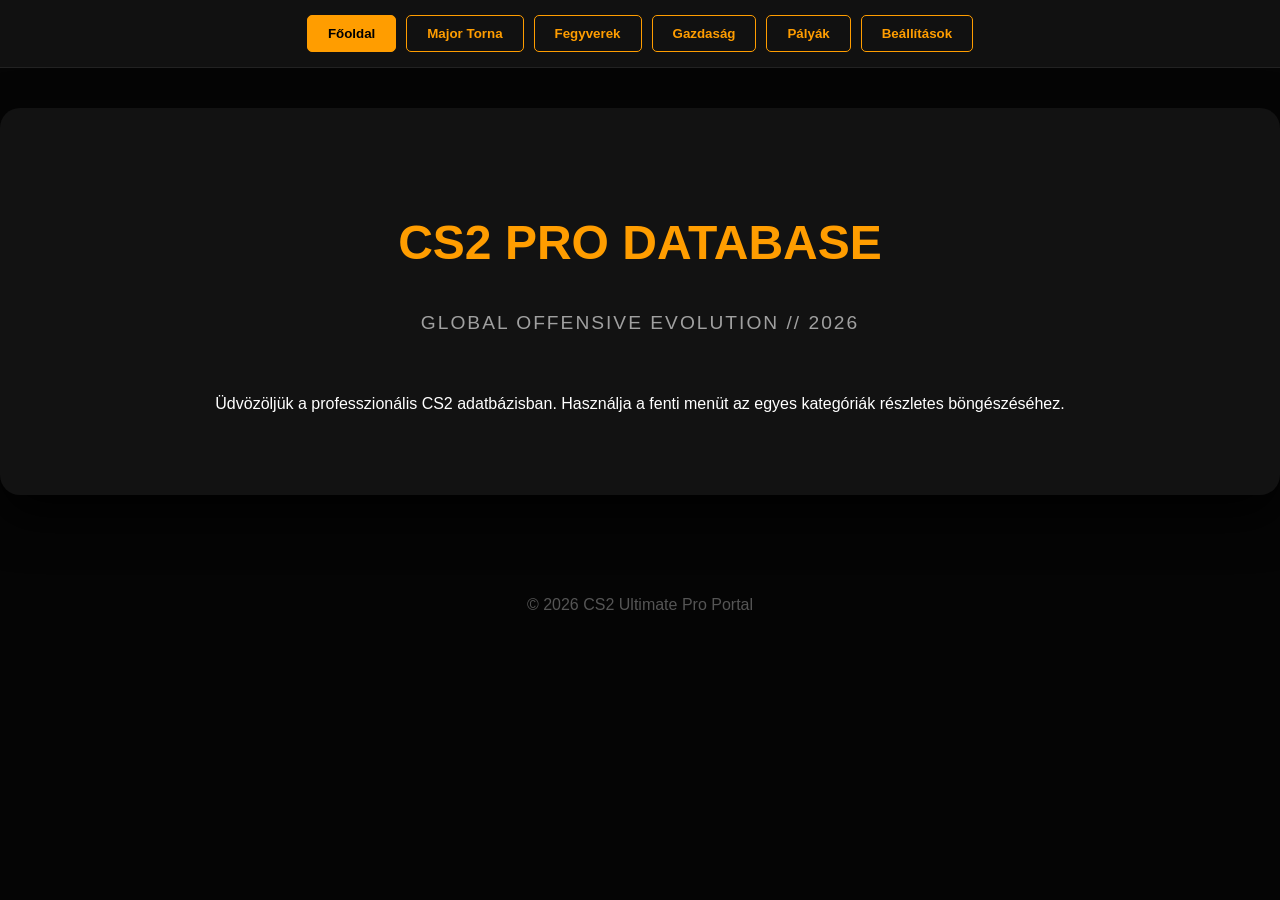
==== commit 5f0d6c8f: "kesz van" ====
--- a/index2.html
+++ b/index2.html
@@ -5,7 +5,6 @@
     <meta name="viewport" content="width=device-width, initial-scale=1.0">
     <title>CS2 Ultimate Pro Portal 2026</title>
     <style>
-        
         :root {
             --primary: #ff9d00;
             --secondary: #4CAF50;
@@ -25,317 +24,196 @@
             padding: 0; 
         }
 
-        .container { 
+        /* Navigációs menü stílusa */
+        nav {
+            background: #111;
+            padding: 15px;
+            position: sticky;
+            top: 0;
+            z-index: 1000;
+            border-bottom: 1px solid var(--border);
+            display: flex;
+            justify-content: center;
+            gap: 10px;
+            flex-wrap: wrap;
+        }
+
+        nav button {
+            background: transparent;
+            border: 1px solid var(--primary);
+            color: var(--primary);
+            padding: 10px 20px;
+            cursor: pointer;
+            font-weight: bold;
+            border-radius: 5px;
+            transition: 0.3s;
+        }
+
+        nav button.active {
+            background: var(--primary);
+            color: black;
+        }
+
+        nav button:hover {
+            background: rgba(255, 157, 0, 0.2);
+        }
+
+        /* Oldalak (szekciók) alaphelyzetben rejtve */
+        .page {
+            display: none;
             max-width: 1200px; 
             margin: 40px auto; 
             background: var(--card-bg); 
             padding: 60px; 
             border-radius: 20px; 
-            box-shadow: 0 20px 50px rgba(0,0,0,0.9); 
-        }
-
+            box-shadow: 0 20px 50px rgba(0,0,0,0.9);
+            animation: fadeIn 0.5s ease;
+        }
+
+        /* Aktív oldal megjelenítése */
+        .page.active {
+            display: block;
+        }
+
+        @keyframes fadeIn {
+            from { opacity: 0; transform: translateY(10px); }
+            to { opacity: 1; transform: translateY(0); }
+        }
+
+        h1 { font-size: 3em; color: var(--primary); text-align: center; margin-bottom: 10px; text-transform: uppercase; font-weight: 900; }
+        .subtitle { text-align: center; color: var(--text-dim); margin-bottom: 50px; font-size: 1.2em; letter-spacing: 2px; }
+        h2 { font-size: 2.2em; color: var(--primary); border-left: 8px solid var(--primary); padding-left: 20px; margin-top: 20px; margin-bottom: 30px; }
+        h3 { color: var(--secondary); font-size: 1.5em; margin-top: 30px; }
+
+        /* Kártyák és rácsrendszer */
+        .grid { display: grid; grid-template-columns: repeat(auto-fit, minmax(300px, 1fr)); gap: 20px; }
+        .card { background: #181818; border-radius: 12px; border: 1px solid var(--border); overflow: hidden; }
+        .card img { width: 100%; height: 200px; object-fit: cover; }
+        .card-content { padding: 20px; }
+
+        /* Táblázatok és speciális dobozok */
+        .economy-box { background: #1a1a1a; padding: 20px; border-radius: 10px; display: flex; justify-content: space-around; flex-wrap: wrap; margin-bottom: 30px; border: 1px dashed #444; }
+        .econ-val { display: block; font-size: 1.5em; color: var(--primary); font-weight: bold; }
         
-        h1 { font-size: 4em; color: var(--primary); text-align: center; margin-bottom: 10px; text-transform: uppercase; font-weight: 900; }
-        .subtitle { text-align: center; color: var(--text-dim); margin-bottom: 50px; font-size: 1.2em; letter-spacing: 2px; }
-        h2 { font-size: 2.2em; color: var(--primary); border-left: 8px solid var(--primary); padding-left: 20px; margin-top: 80px; margin-bottom: 30px; }
-        h3 { color: var(--secondary); font-size: 1.5em; margin-top: 30px; }
-        p { margin-bottom: 20px; }
-
-       
-        .major-hero {
-            background: linear-gradient(135deg, #0f2a0f 0%, #050505 100%);
-            border: 1px solid var(--secondary);
-            padding: 40px;
-            border-radius: 15px;
-            position: relative;
-            overflow: hidden;
-        }
-        .major-hero::before {
-            content: "LIVE FROM BUDAPEST";
-            position: absolute;
-            top: 20px;
-            right: -30px;
-            background: var(--secondary);
-            color: black;
-            padding: 5px 40px;
-            transform: rotate(45deg);
-            font-weight: bold;
-            font-size: 0.8em;
-        }
-
-       
-        .grid { display: grid; grid-template-columns: repeat(auto-fit, minmax(350px, 1fr)); gap: 30px; margin: 40px 0; }
-        .card { 
-            background: #181818; 
-            border-radius: 12px; 
-            border: 1px solid var(--border); 
-            transition: 0.3s cubic-bezier(0.4, 0, 0.2, 1);
-            height: 100%;
-        }
-        .card:hover { transform: translateY(-10px); border-color: var(--primary); background: #1c1c1c; }
-        .card img { width: 100%; height: 220px; object-fit: cover; filter: grayscale(20%); }
-        .card:hover img { filter: grayscale(0%); }
-        .card-content { padding: 25px; }
-
-       
-        .economy-box {
-            background: #1a1a1a;
-            padding: 30px;
-            border-radius: 10px;
-            border: 1px dashed #444;
-            display: flex;
-            justify-content: space-around;
-            flex-wrap: wrap;
-            margin: 40px 0;
-        }
-        .econ-item { text-align: center; padding: 10px; }
-        .econ-val { display: block; font-size: 1.5em; color: var(--primary); font-weight: bold; }
-
-        
-        .flex-tables { display: flex; gap: 40px; flex-wrap: wrap; margin-top: 40px; }
-        .table-container { flex: 1; min-width: 450px; }
-        table { width: 100%; border-collapse: collapse; margin-top: 20px; background: #0f0f0f; border-radius: 10px; overflow: hidden; }
-        th, td { padding: 18px; text-align: left; border-bottom: 1px solid #222; }
-        th { background: #1a1a1a; color: var(--primary); font-size: 0.9em; letter-spacing: 1px; }
-        tr:hover { background: #151515; }
-        .highlight { color: var(--primary); font-weight: bold; }
-
-       
-        .settings-grid { display: grid; grid-template-columns: repeat(3, 1fr); gap: 15px; background: #0a0a0a; padding: 20px; border-radius: 10px; }
-        .setting-card { padding: 15px; border-bottom: 1px solid var(--primary); }
-
-        footer { text-align: center; margin-top: 100px; padding: 40px; border-top: 1px solid #222; color: #555; }
-
-        @media (max-width: 768px) {
-            h1 { font-size: 2.5em; }
-            .container { padding: 20px; }
-            .table-container { min-width: 100%; }
-        }
+        table { width: 100%; border-collapse: collapse; background: #0f0f0f; }
+        th, td { padding: 15px; border-bottom: 1px solid #222; text-align: left; }
+
+        .settings-grid { display: grid; grid-template-columns: repeat(auto-fit, minmax(200px, 1fr)); gap: 15px; }
+        .setting-card { padding: 15px; border-bottom: 1px solid var(--primary); background: #0a0a0a; }
+
+        footer { text-align: center; padding: 40px; color: #555; }
     </style>
 </head>
 <body>
 
-<div class="container">
+<nav>
+    <button onclick="openPage('home', this)" class="active">Főoldal</button>
+    <button onclick="openPage('major', this)">Major Torna</button>
+    <button onclick="openPage('weapons', this)">Fegyverek</button>
+    <button onclick="openPage('economy', this)">Gazdaság</button>
+    <button onclick="openPage('maps', this)">Pályák</button>
+    <button onclick="openPage('settings', this)">Beállítások</button>
+</nav>
+
+<div id="home" class="page active">
     <h1>CS2 PRO DATABASE</h1>
-    <p class="subtitle">GLOBAL OFFENSIVE EVOLUTION // VERSION 2026.04</p>
-
-    <div class="major-hero">
-        <h2 style="border:none; margin:0; color:var(--secondary);">🇭🇺 StarLadder Budapest Major 2025</h2>
-        <p>A Papp László Budapest Sportaréna 15.000 fős teltháza előtt zajlott le a CS2 eddigi legikonikusabb Major tornája. Az esemény nemcsak a nézőszámok miatt volt kiemelkedő, hanem a technikai újítások és a magyar közönség hihetetlen energiája miatt is.</p>
-        
-        <div class="flex-tables">
-            <div class="table-container">
-                <h3>Szakaszok Eredményei</h3>
-                <table>
-                    <tr><td>Opening Stage</td><td>Team Spirit (3-0)</td></tr>
-                    <tr><td>Elimination Stage</td><td>G2 Esports (3-1)</td></tr>
-                    <tr><td>Playoffs Venue</td><td>Papp László Sportaréna</td></tr>
-                </table>
-            </div>
-            <div class="table-container">
-                <h3>A Nagy Döntő (Finals)</h3>
-                <p><strong>Team Vitality vs FaZe Clan</strong><br>
-                A Vitality dominanciája megtörhetetlen volt. ZywOo 1.45-ös ratinggel zárta a döntőt, ropz pedig korábbi csapata ellen játszott élete formájában.</p>
-            </div>
-        </div>
-    </div>
-
+    <p class="subtitle">GLOBAL OFFENSIVE EVOLUTION // 2026</p>
+    <p style="text-align:center;">Üdvözöljük a professzionális CS2 adatbázisban. Használja a fenti menüt az egyes kategóriák részletes böngészéséhez.</p>
+</div>
+
+<div id="major" class="page">
+    <h2>🇭🇺 StarLadder Budapest Major 2025</h2>
+    <p>A Papp László Budapest Sportaréna 15.000 fős teltháza előtt zajlott le a CS2 eddigi legikonikusabb Major tornája.</p>
+    <h3>Eredmények</h3>
+    <table>
+        <tr><td>Opening Stage</td><td>Team Spirit (3-0)</td></tr>
+        <tr><td>Elimination Stage</td><td>G2 Esports (3-1)</td></tr>
+        <tr><td>Finals</td><td>Team Vitality vs FaZe Clan</td></tr>
+    </table>
+</div>
+
+<div id="weapons" class="page">
     <h2>Fegyver Technológia és Meta</h2>
-    <p>A CS2-ben a fegyverek viselkedése jelentősen megváltozott a korábbi verziókhoz képest a "sub-tick" rendszer miatt. Íme a profik választásai:</p>
-    
     <div class="grid">
         <div class="card">
-            <img src="https://media.sketchfab.com/models/f61d46a3eee048999306017d8dd476b6/thumbnails/de62d47555c64181a16096223c93d936/d0a347d418e449349a25f8fea7318da6.jpeg" alt="AK-47">
             <div class="card-content">
                 <h3>AK-47 | A Támadó Erő</h3>
-                <p>A profik körében az AK-47 az abszolút első helyen áll. 2026-ban a meta a rövid, 2-3 golyós sorozatokra (burst) és a precíz "tapping"-re épül. A "sub-tick" miatt a lövések pontosabban regisztrálnak a fejre mozgás közbeni megálláskor.</p>
-                <strong>Pro Tipp:</strong> Tanuld meg a spray-mintát az első 10 golyóra, mert a CS2-ben a vizuális visszajelzés csalóka lehet!
-            </div>
-        </div>
-        <div class="card">
-            <img src="https://media.sketchfab.com/models/c2649f07783b4f979cda0e7773263380/thumbnails/367fa64cd8dc4323a168134f6a7f621c/52a8ac23f96b405d819751204887523c.jpeg" alt="M4A1-S">
+                <p>2026-ban a meta a rövid, 2-3 golyós sorozatokra (burst) és a precíz tapping-re épül.</p>
+            </div>
+        </div>
+        <div class="card">
             <div class="card-content">
                 <h3>M4A1-S | A Csendes Gyilkos</h3>
-                <p>Bár sebzése távolra csökkent, a profik még mindig előnyben részesítik a szűk spray és a füstön keresztüli láthatatlan lövések miatt. 2026-ban a CT-oldal gazdasága nehézkes, így a 2900$-os ár kulcsfontosságú.</p>
-                <strong>Pro Tipp:</strong> Mindig tarts távolságot az AK-47 ellen, használd ki a pontosságodat!
-            </div>
-        </div>
-        <div class="card">
-            <img src="https://media.sketchfab.com/models/5709ec5d66ed4061a9e1eb4d906c9729/thumbnails/8f7b4d94432946d79323837dc85d72a0/d6721467eab346da900f9bae7043e9c4.jpeg" alt="AWP">
-            <div class="card-content">
-                <h3>AWP | A Területi Kontroll</h3>
-                <p>Az AWP-sek szerepe megváltozott: kevesebb az agresszív "peeking", több az információszerzés és a biztos tartás. A CS2-ben a "peekers advantage" (a támadó előnye) miatt az AWP-seknek gyorsabb reflexekre van szükségük, mint valaha.</p>
-                <strong>Pro Tipp:</strong> Ne állj egy helyben lövés után, a CS2 füstök gyorsabban reagálnak a mozgásra!
-            </div>
-        </div>
-    </div>
-
+                <p>A CT-oldal gazdasága miatt a 2900$-os ár kulcsfontosságú marad.</p>
+            </div>
+        </div>
+    </div>
+</div>
+
+<div id="economy" class="page">
     <h2>Gazdasági Rendszer (Economy 2.0)</h2>
     <div class="economy-box">
         <div class="econ-item"><span class="econ-val">$3250</span>Körgyőzelem</div>
         <div class="econ-item"><span class="econ-val">$1400</span>Körvesztés (L1)</div>
         <div class="econ-item"><span class="econ-val">$800</span>Bombaplant bónusz</div>
-        <div class="econ-item"><span class="econ-val">$16000</span>Maximum pénz</div>
-    </div>
-
+    </div>
+</div>
+
+<div id="maps" class="page">
     <h2>Aktuális Versenypályák</h2>
     <div class="grid">
         <div class="card">
-            <img src="[data-uri]" alt="Mirage">
             <div class="card-content">
                 <h3>Mirage (De_Mirage)</h3>
-                <p>A legtöbbet játszott pálya. A középső terület (Mid) uralása alapvető. A Budapest Major döntőjében a Vitality itt mutatta be a legkomplexebb "A-split" taktikáit.</p>
-            </div>
-        </div>
-        <div class="card">
-            <img src="[data-uri]" alt="Anubis">
-            <div class="card-content">
-                <h3>Anubis (De_Anubis)</h3>
-                <p>A leggyorsabb pálya a poolban. A T-oldal rengeteg lehetőséget kap a gyors rotálásra a csatornákon keresztül. A CT-knek agresszív előretolulással kell védekezniük.</p>
-            </div>
-        </div>
-        <div class="card">
-            <img src="[data-uri]" alt="Ancient">
-            <div class="card-content">
-                <h3>Ancient (De_Ancient)</h3>
-                <p>A CS2 vízuális csúcsa. A barlangok és a templomok közötti harc a gránátok (utilities) tökéletes időzítésén múlik. Nagyon CT-domináns pálya.</p>
-            </div>
-        </div>
-    </div>
-
-    <div class="flex-tables">
-        <div class="table-container">
-            <h2>🏆 Top 10 Világranglista</h2>
-            <table>
-                <thead>
-                    <tr><th>#</th><th>Csapat</th><th>Pontszám</th></tr>
-                </thead>
-                <tbody>
-                    <tr><td class="highlight">1</td><td>Team Vitality</td><td>1000</td></tr>
-                    <tr><td class="highlight">2</td><td>Natus Vincere</td><td>850</td></tr>
-                    <tr><td class="highlight">3</td><td>Team Spirit</td><td>820</td></tr>
-                    <tr><td class="highlight">4</td><td>FaZe Clan</td><td>790</td></tr>
-                    <tr><td class="highlight">5</td><td>FURIA</td><td>640</td></tr>
-                    <tr><td class="highlight">6</td><td>G2 Esports</td><td>610</td></tr>
-                    <tr><td class="highlight">7</td><td>MOUZ</td><td>580</td></tr>
-                    <tr><td class="highlight">8</td><td>The MongolZ</td><td>550</td></tr>
-                    <tr><td class="highlight">9</td><td>Team Falcons</td><td>510</td></tr>
-                    <tr><td class="highlight">10</td><td>Astralis</td><td>490</td></tr>
-                </tbody>
-            </table>
-        </div>
-
-        <div class="table-container">
-            <h2>⭐ Top 10 Játékos (HLTV)</h2>
-            <table>
-                <thead>
-                    <tr><th>#</th><th>Játékos</th><th>Rating</th></tr>
-                </thead>
-                <tbody>
-                    <tr><td class="highlight">1</td><td>ZywOo (Vitality)</td><td>1.38</td></tr>
-                    <tr><td class="highlight">2</td><td>donk (Spirit)</td><td>1.34</td></tr>
-                    <tr><td class="highlight">3</td><td>m0NESY (G2)</td><td>1.28</td></tr>
-                    <tr><td class="highlight">4</td><td>sh1ro (Spirit)</td><td>1.21</td></tr>
-                    <tr><td class="highlight">5</td><td>ropz (Vitality)</td><td>1.19</td></tr>
-                    <tr><td class="highlight">6</td><td>NiKo (G2)</td><td>1.17</td></tr>
-                    <tr><td class="highlight">7</td><td>frozen (FaZe)</td><td>1.15</td></tr>
-                    <tr><td class="highlight">8</td><td>KSCERATO (FURIA)</td><td>1.13</td></tr>
-                    <tr><td class="highlight">9</td><td>XANTARES (EF)</td><td>1.12</td></tr>
-                    <tr><td class="highlight">10</td><td>Spinx (Vitality)</td><td>1.10</td></tr>
-                </tbody>
-            </table>
-        </div>
-    </div>
-
-    
-<div class="section">
-    <h2>CS:GO vs CS2 – Főbb változások</h2>
-
-    <ul>
-        <li>
-            <strong>Füstgránát rendszer:</strong><br>
-            CS:GO: Statikus füst<br>
-            CS2: Dinamikus, lövéssel és robbanással befolyásolható
-        </li>
-
-        <li>
-            <strong>Tick rendszer:</strong><br>
-            CS:GO: 64/128 tick<br>
-            CS2: Sub-tick rendszer (pontosabb időzítés)
-        </li>
-
-        <li>
-            <strong>Lövés és recoil:</strong><br>
-            Hasonló, de kissé megváltozott spray és hitreg, újra kell szokni.
-        </li>
-
-        <li>
-            <strong>Fények és láthatóság:</strong><br>
-            Realisztikusabb fények, jobb ellenfél-láthatóság, kevesebb sötét sarok.
-        </li>
-
-        <li>
-            <strong>Pályák:</strong><br>
-            Részletesebb textúrák, pontosabb fizika, néhány régi trükk megszűnt.
-        </li>
-
-        <li>
-            <strong>Hangrendszer:</strong><br>
-            Pontosabb irányérzékelés és jobb térhangzás.
-        </li>
-
-        <li>
-            <strong>Molotov:</strong><br>
-            A tűz reálisabban terjed és követi a terepet.
-        </li>
-
-        <li>
-            <strong>UI változások:</strong><br>
-            Letisztultabb kezelőfelület és új buy menü.
-        </li>
-
-        <li>
-            <strong>Skin rendszer:</strong><br>
-            Minden skin átkerült, de sok jobban néz ki az új engine miatt.
-        </li>
-
-        <li>
-            <strong>Gameplay érzés:</strong><br>
-            Simább, de kicsit más mozgás és lövésérzet.
-        </li>
-    </ul>
-</div>
-
-
+                <p>A legtöbbet játszott pálya. A középső terület (Mid) uralása alapvető.</p>
+            </div>
+        </div>
+        <div class="card">
+            <div class="card-content">
+                <h3>Dust II (De_Dust2)</h3>
+                <p>A klasszikus visszatért. Az A-long kontrollja határozza meg a körök kimenetelét.</p>
+            </div>
+        </div>
+    </div>
+</div>
+
+<div id="settings" class="page">
     <h2>Profi Beállítások (Optimalizálás)</h2>
     <div class="settings-grid">
-        <div class="setting-card">
-            <strong>Video:</strong> 1280x960 (4:3 Stretched)
-        </div>
-        <div class="setting-card">
-            <strong>Refresh Rate:</strong> 360Hz / 540Hz
-        </div>
-        <div class="setting-card">
-            <strong>DPI / Sens:</strong> 400 DPI / 1.5 - 2.0
-        </div>
-        <div class="setting-card">
-            <strong>NVIDIA Reflex:</strong> On + Boost
-        </div>
-        <div class="setting-card">
-            <strong>Ambient Occlusion:</strong> Medium (a láthatóságért)
-        </div>
-        <div class="setting-card">
-            <strong>Model Detail:</strong> Low
-        </div>
-    </div>
-
-    <footer>
-        <p>&copy; 2026 CS2 Pro Intelligence Network. All data updated via HLTV and Liquipedia API.</p>
-        <p>A weboldal oktatási és rajongói célokat szolgál a magyar Counter-Strike közösség számára.</p>
-    </footer>
-</div>
-
-
+        <div class="setting-card"><strong>Video:</strong> 1280x960 (4:3 Stretched)</div>
+        <div class="setting-card"><strong>Refresh Rate:</strong> 360Hz / 540Hz</div>
+        <div class="setting-card"><strong>DPI / Sens:</strong> 400 DPI / 1.5 - 2.0</div>
+        <div class="setting-card"><strong>NVIDIA Reflex:</strong> On + Boost</div>
+    </div>
+</div>
+
+<footer>
+    <p>&copy; 2026 CS2 Ultimate Pro Portal</p>
+</footer>
+
+<script>
+    function openPage(pageId, elmnt) {
+        // Minden szekció elrejtése
+        var i, page, tablinks;
+        page = document.getElementsByClassName("page");
+        for (i = 0; i < page.length; i++) {
+            page[i].classList.remove("active");
+        }
+
+        // Minden gomb aktív státuszának törlése
+        tablinks = document.querySelectorAll("nav button");
+        for (i = 0; i < tablinks.length; i++) {
+            tablinks[i].classList.remove("active");
+        }
+
+        // A kiválasztott szekció megjelenítése és a gomb aktívvá tétele
+        document.getElementById(pageId).classList.add("active");
+        elmnt.classList.add("active");
+        
+        // Felgördítés az oldal tetejére váltáskor
+        window.scrollTo(0, 0);
+    }
+</script>
 
 </body>
 </html>
